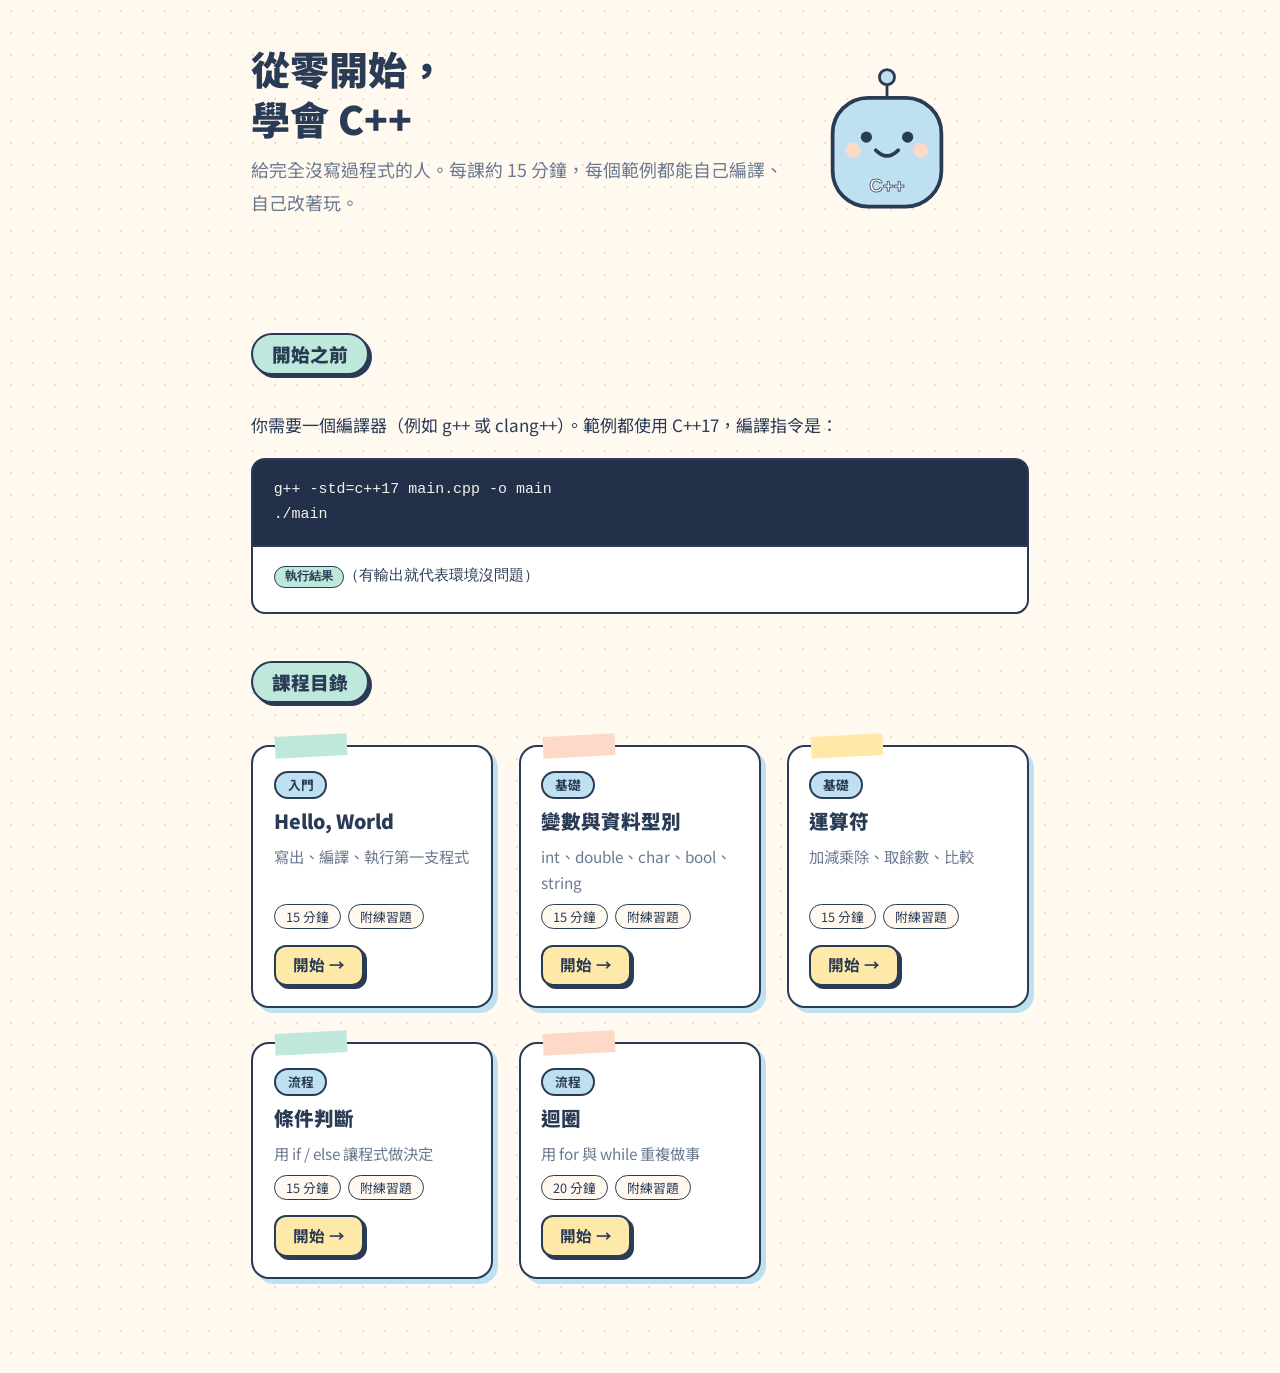
==== index.html @ d90acc68 "Add files via upload" ====
<!DOCTYPE html>
<html lang="zh-Hant">
<head>
<meta charset="UTF-8">
<meta name="viewport" content="width=device-width, initial-scale=1">
<title>C++ 入門講義</title>
<link rel="stylesheet" href="assets/css/style.css">
</head>
<body>
<div class="wrap">
  <header class="hero">
    <div>
      <h1>從零開始，<br>學會 C++</h1>
      <p class="goal">給完全沒寫過程式的人。每課約 15 分鐘，每個範例都能自己編譯、自己改著玩。</p>
    </div>
    <svg viewBox="0 0 160 170" role="img" aria-label="C++ 吉祥物"><circle cx="80" cy="14" r="8" fill="#BEE0F0" stroke="#2A3B55" stroke-width="3"/><path d="M80 22v14" stroke="#2A3B55" stroke-width="3"/><rect x="22" y="36" width="116" height="116" rx="38" fill="#BEE0F0" stroke="#2A3B55" stroke-width="4"/><circle cx="58" cy="78" r="6" fill="#2A3B55"/><circle cx="102" cy="78" r="6" fill="#2A3B55"/><circle cx="44" cy="92" r="8" fill="#FFD9C7"/><circle cx="116" cy="92" r="8" fill="#FFD9C7"/><path d="M68 92q12 12 24 0" fill="none" stroke="#2A3B55" stroke-width="4" stroke-linecap="round"/><text x="80" y="136" text-anchor="middle" font-size="20" font-weight="900" fill="#fff" stroke="#2A3B55" stroke-width=".8" font-family="sans-serif">C++</text></svg>
  </header>

  <h2>開始之前</h2>
  <p>你需要一個編譯器（例如 g++ 或 clang++）。範例都使用 C++17，編譯指令是：</p>
  <pre class="code">g++ -std=c++17 main.cpp -o main
./main</pre>
  <pre class="output">（有輸出就代表環境沒問題）</pre>

  <h2>課程目錄</h2>
  <div class="cards">
    <div class="card">
      <span class="tag">入門</span>
      <h3>Hello, World</h3>
      <p>寫出、編譯、執行第一支程式</p>
      <div class="chips"><span>15 分鐘</span><span>附練習題</span></div>
      <a class="btn" href="lessons/01-hello-world.html">開始 →</a>
    </div>
    <div class="card">
      <span class="tag">基礎</span>
      <h3>變數與資料型別</h3>
      <p>int、double、char、bool、string</p>
      <div class="chips"><span>15 分鐘</span><span>附練習題</span></div>
      <a class="btn" href="lessons/02-variables.html">開始 →</a>
    </div>
    <div class="card">
      <span class="tag">基礎</span>
      <h3>運算符</h3>
      <p>加減乘除、取餘數、比較</p>
      <div class="chips"><span>15 分鐘</span><span>附練習題</span></div>
      <a class="btn" href="lessons/03-operators.html">開始 →</a>
    </div>
    <div class="card">
      <span class="tag">流程</span>
      <h3>條件判斷</h3>
      <p>用 if / else 讓程式做決定</p>
      <div class="chips"><span>15 分鐘</span><span>附練習題</span></div>
      <a class="btn" href="lessons/04-conditions.html">開始 →</a>
    </div>
    <div class="card">
      <span class="tag">流程</span>
      <h3>迴圈</h3>
      <p>用 for 與 while 重複做事</p>
      <div class="chips"><span>20 分鐘</span><span>附練習題</span></div>
      <a class="btn" href="lessons/05-loops.html">開始 →</a>
    </div>
  </div>
</div>
</body>
</html>
---- assets/css/style.css ----
@import url('https://fonts.googleapis.com/css2?family=Noto+Sans+TC:wght@400;500;700;900&display=swap');
:root{--bg:#FFF9F0;--ink:#2A3B55;--muted:#6B7A90;--mint:#BFE8DC;--peach:#FFD9C7;--butter:#FFE9A8;--sky:#BEE0F0;--coral:#E86F5A;--code-bg:#22304A;--code-ink:#F4F1E8}
*{box-sizing:border-box}
html{font-size:17px}
body{margin:0;color:var(--ink);background:var(--bg) radial-gradient(#E9DFCB 1.2px,transparent 1.2px);background-size:22px 22px;
 font-family:"Noto Sans TC",system-ui,"PingFang TC","Microsoft JhengHei",sans-serif;line-height:1.85}
.wrap{max-width:820px;margin:0 auto;padding:1.5rem 1.25rem 4rem}
a{color:var(--coral);font-weight:700}
a:focus-visible,summary:focus-visible{outline:3px solid var(--coral);outline-offset:3px}
.topnav{margin-bottom:2rem}
.topnav a,.btn,.pager a{display:inline-block;background:var(--butter);color:var(--ink);text-decoration:none;font-weight:700;
 border:2px solid var(--ink);border-radius:12px;padding:.25rem 1rem;box-shadow:3px 3px 0 var(--ink);font-size:.92rem}
.btn:hover,.pager a:hover,.topnav a:hover{background:var(--peach)}
h1{font-size:2.3rem;font-weight:900;line-height:1.3;margin:0 0 .5rem}
h2{display:inline-block;font-size:1.1rem;font-weight:900;margin:2.75rem 0 1rem;padding:.1rem 1.1rem;
 background:var(--mint);border:2px solid var(--ink);border-radius:999px;box-shadow:3px 3px 0 var(--ink)}
.goal{color:var(--muted);margin:0 0 1.5rem;font-size:1.05rem}
.hero{display:flex;align-items:center;gap:1.5rem;margin:1rem 0 2.5rem}
.hero svg{width:150px;flex:none}
.hero .goal{max-width:30em}
.cards{display:grid;grid-template-columns:repeat(auto-fill,minmax(240px,1fr));gap:2rem 1.5rem;margin:1.5rem 0}
.card{position:relative;background:#fff;border:2px solid var(--ink);border-radius:18px;padding:1.4rem 1.2rem 1.2rem;
 box-shadow:5px 5px 0 var(--sky);display:flex;flex-direction:column;gap:.5rem}
.card::before{content:"";position:absolute;top:-12px;left:22px;width:72px;height:22px;background:var(--mint);transform:rotate(-3deg)}
.card:nth-child(3n+2)::before{background:var(--peach)}
.card:nth-child(3n)::before{background:var(--butter)}
.card h3{margin:0;font-size:1.15rem;font-weight:900;line-height:1.4}
.card p{margin:0;color:var(--muted);font-size:.9rem;line-height:1.7;flex:1}
.tag{align-self:flex-start;background:var(--sky);border:2px solid var(--ink);border-radius:999px;padding:0 .7rem;font-size:.75rem;font-weight:700}
.chips{display:flex;flex-wrap:wrap;gap:.4rem}
.chips span{border:1.5px solid var(--ink);border-radius:999px;padding:0 .65rem;font-size:.75rem;background:var(--bg)}
.card .btn{align-self:flex-start;margin-top:.4rem}
.code,.output{font-family:ui-monospace,"SF Mono",Menlo,Consolas,monospace;font-size:.88rem;line-height:1.7;margin:0;padding:1rem 1.2rem;overflow-x:auto;white-space:pre;border:2px solid var(--ink)}
.code{background:var(--code-bg);color:var(--code-ink);border-radius:14px 14px 0 0}
.output{background:#fff;border-top:0;border-radius:0 0 14px 14px}
.output::before{content:"執行結果";display:inline-block;font-family:inherit;font-size:.72rem;font-weight:700;background:var(--mint);border:1.5px solid var(--ink);border-radius:999px;padding:0 .6rem;margin-bottom:.4rem}
code{font-family:ui-monospace,Menlo,Consolas,monospace;background:var(--butter);padding:.05em .4em;border-radius:6px;font-size:.88em}
.note{background:#fff;border:2px dashed var(--ink);border-radius:14px;padding:.7rem 1.1rem;margin:1.25rem 0}
ul,ol{padding-left:1.4rem}li{margin:.4rem 0}
details{background:#fff;border:2px solid var(--ink);border-radius:12px;padding:.5rem 1rem;margin:.8rem 0}
summary{cursor:pointer;font-weight:700}
.pager{display:flex;justify-content:space-between;gap:1rem;margin-top:3.5rem;flex-wrap:wrap}
@media (max-width:560px){html{font-size:16px}h1{font-size:1.7rem}.hero{flex-direction:column-reverse;align-items:flex-start}.hero svg{width:110px}}
@media (prefers-reduced-motion:reduce){*{transition:none!important}}
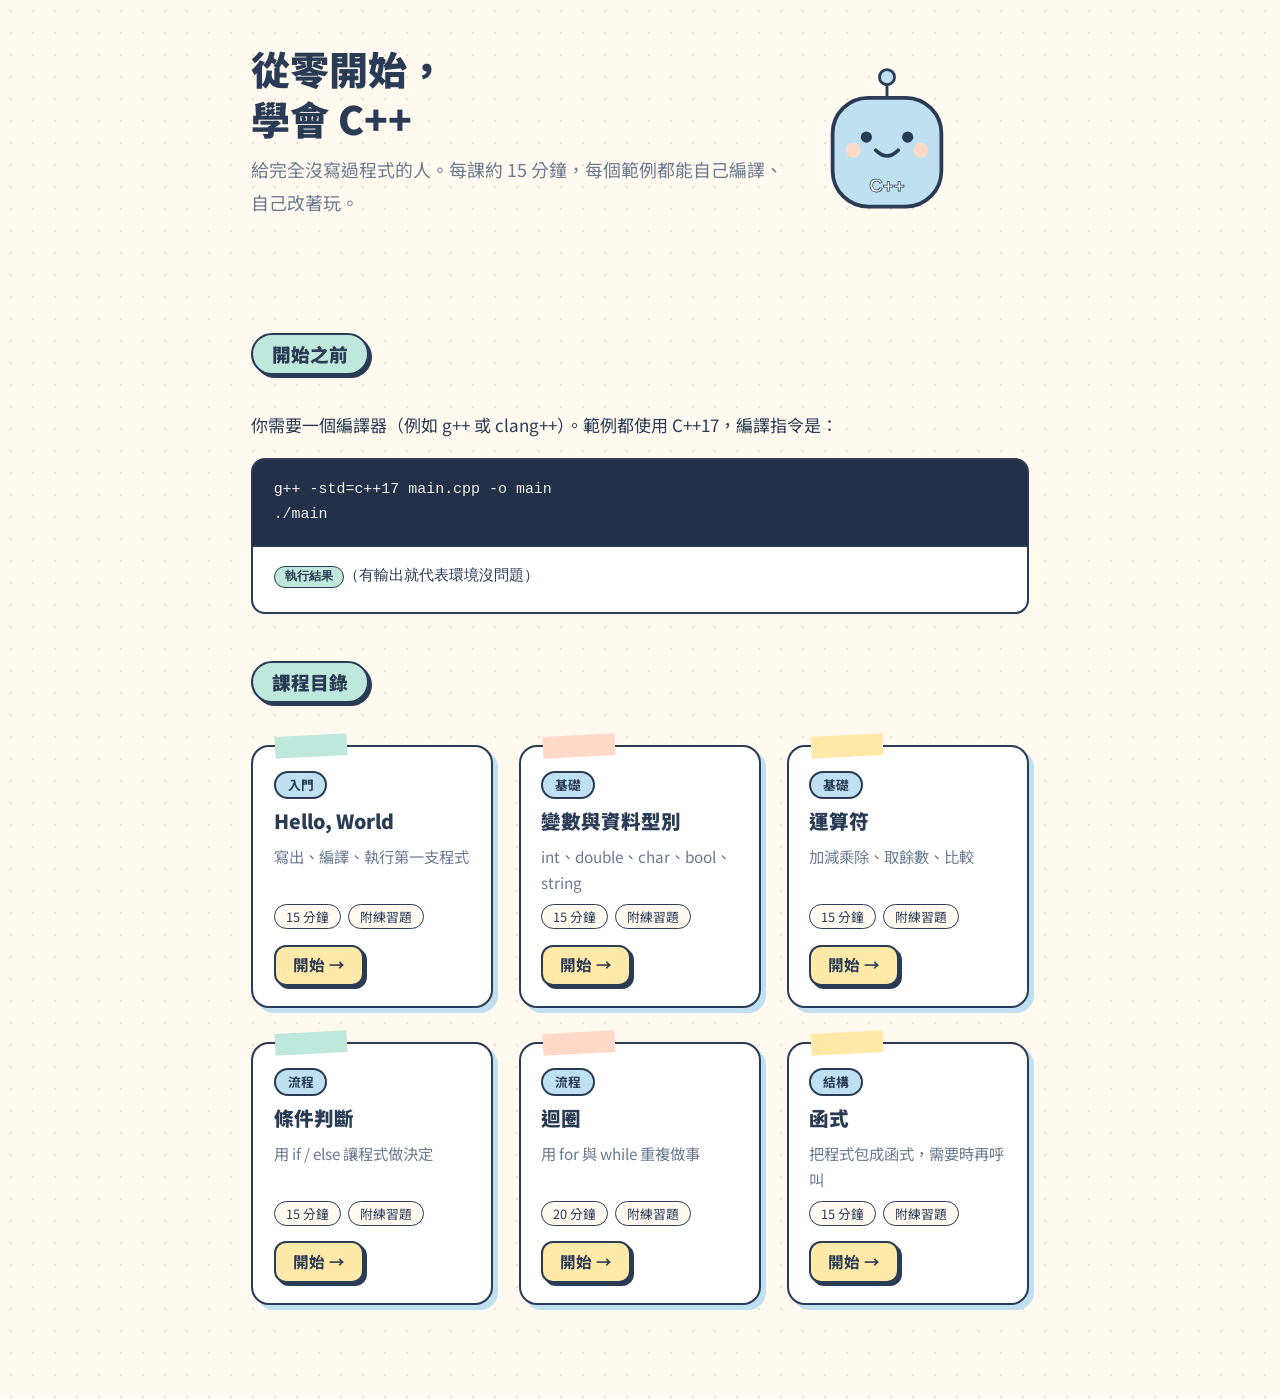
==== commit a37ae3fd: "Update index.html" ====
--- a/index.html
+++ b/index.html
@@ -59,6 +59,13 @@
       <div class="chips"><span>20 分鐘</span><span>附練習題</span></div>
       <a class="btn" href="lessons/05-loops.html">開始 →</a>
     </div>
+        <div class="card">
+      <span class="tag">結構</span>
+      <h3>函式</h3>
+      <p>把程式包成函式，需要時再呼叫</p>
+      <div class="chips"><span>15 分鐘</span><span>附練習題</span></div>
+      <a class="btn" href="lessons/06-functions.html">開始 →</a>
+    </div>
   </div>
 </div>
 </body>
